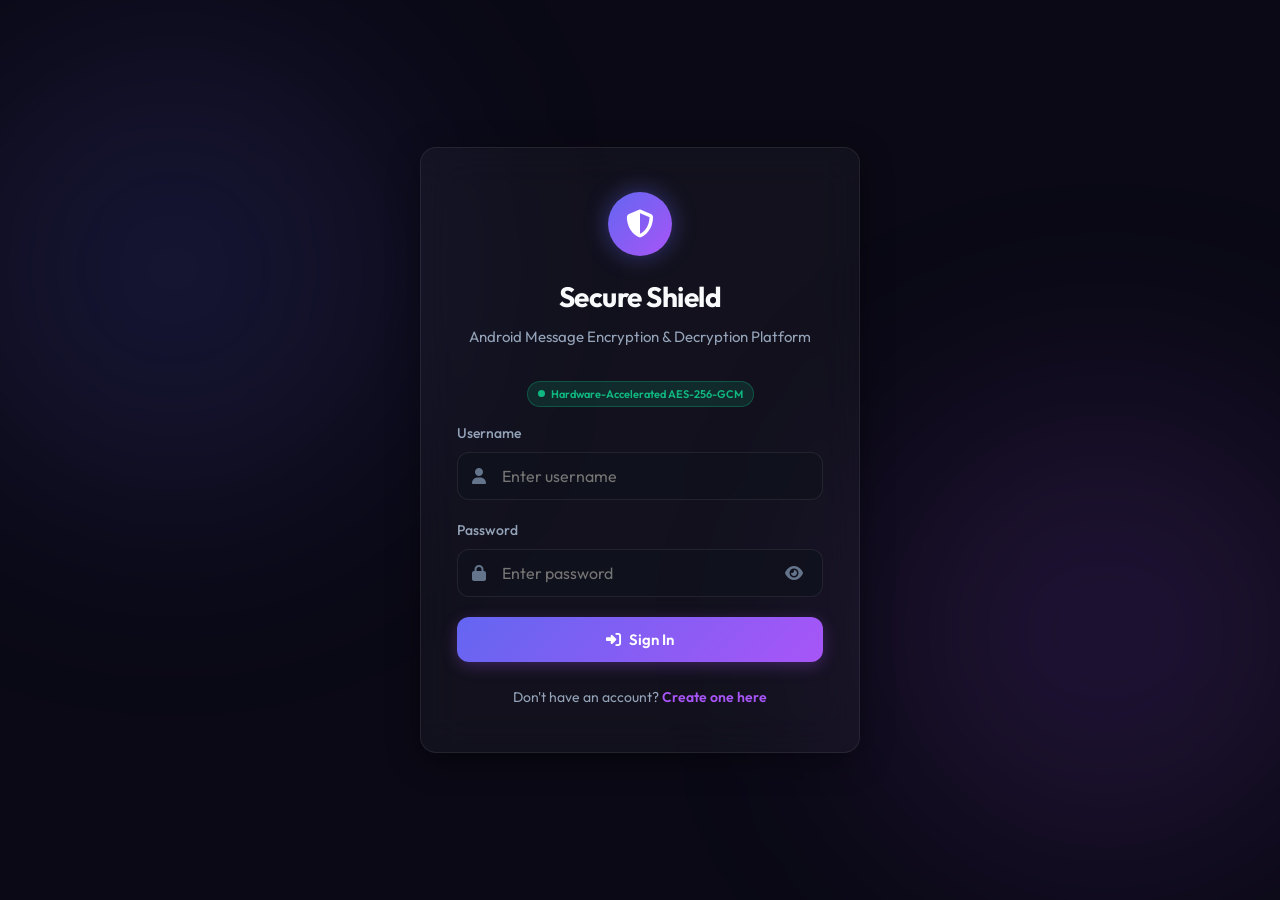
==== android/app/src/main/assets/index.html @ 8d2d8ffb "Add Android APK (SecureShield-v1.0.apk), complete Android native project, build & install scripts, a" ====
<!DOCTYPE html>
<html lang="en">
<head>
    <meta charset="UTF-8">
    <meta name="viewport" content="width=device-width, initial-scale=1.0, maximum-scale=1.0, user-scalable=no, viewport-fit=cover">
    <title>Secure Shield - Android Encryption Platform</title>
    <!-- Custom Style -->
    <link rel="stylesheet" href="css/style.css">
    <!-- FontAwesome for Icons -->
    <link rel="stylesheet" href="https://cdnjs.cloudflare.com/ajax/libs/font-awesome/6.4.0/css/all.min.css">
    <style>
        /* Standalone App Enhancements */
        :root {
            --safe-area-top: env(safe-area-inset-top, 0px);
            --safe-area-bottom: env(safe-area-inset-bottom, 0px);
        }
        body {
            padding-top: var(--safe-area-top);
            padding-bottom: var(--safe-area-bottom);
            user-select: none;
            -webkit-user-select: none;
        }
        input, textarea {
            user-select: text;
            -webkit-user-select: text;
        }
        .view-section {
            display: none;
            width: 100%;
        }
        .view-section.active {
            display: block;
        }
        .connection-badge {
            display: inline-flex;
            align-items: center;
            gap: 6px;
            padding: 4px 10px;
            border-radius: 20px;
            font-size: 11px;
            font-weight: 600;
            background: rgba(16, 185, 129, 0.15);
            color: #10b981;
            border: 1px solid rgba(16, 185, 129, 0.3);
            margin-top: 6px;
        }
        .pulse-dot {
            width: 7px;
            height: 7px;
            border-radius: 50%;
            background: #10b981;
            animation: pulse-glow 2s infinite;
        }
        @keyframes pulse-glow {
            0% { transform: scale(0.9); opacity: 0.7; }
            50% { transform: scale(1.3); opacity: 1; }
            100% { transform: scale(0.9); opacity: 0.7; }
        }
    </style>
</head>
<body>

    <!-- ================= AUTH VIEW (LOGIN / REGISTER) ================= -->
    <div id="authView" class="view-section active">
        <!-- LOGIN SCREEN -->
        <div id="loginScreen" class="auth-wrapper" style="min-height: 100vh; min-height: 100dvh;">
            <div class="auth-card glass-container">
                <div class="auth-logo">
                    <i class="fa-solid fa-shield-halved"></i>
                </div>
                <h2>Secure Shield</h2>
                <p class="subtitle">Android Message Encryption &amp; Decryption Platform</p>
                <div style="text-align: center; margin-bottom: 16px;">
                    <div class="connection-badge">
                        <span class="pulse-dot"></span>
                        <span>Hardware-Accelerated AES-256-GCM</span>
                    </div>
                </div>

                <div id="loginAlert" class="alert alert-danger" style="display: none;"></div>

                <form id="loginForm" onsubmit="handleLoginSubmit(event)">
                    <div class="form-group">
                        <label for="login-username">Username</label>
                        <div class="input-wrapper">
                            <input type="text" id="login-username" class="form-input" placeholder="Enter username" required autocomplete="username">
                            <i class="fa-solid fa-user"></i>
                        </div>
                    </div>

                    <div class="form-group">
                        <label for="login-password">Password</label>
                        <div class="input-wrapper">
                            <input type="password" id="login-password" class="form-input" placeholder="Enter password" required autocomplete="current-password">
                            <i class="fa-solid fa-lock"></i>
                            <button type="button" class="toggle-password" onclick="togglePasswordVisibility('login-password')">
                                <i class="fa-solid fa-eye" id="login-password-eye"></i>
                            </button>
                        </div>
                    </div>

                    <button type="submit" class="btn btn-primary" id="btnSignIn">
                        <i class="fa-solid fa-right-to-bracket"></i> Sign In
                    </button>
                </form>

                <div class="auth-links">
                    Don't have an account? <a href="javascript:void(0)" onclick="showAuthScreen('register')">Create one here</a>
                </div>
            </div>
        </div>

        <!-- REGISTER SCREEN -->
        <div id="registerScreen" class="auth-wrapper" style="min-height: 100vh; min-height: 100dvh; display: none;">
            <div class="auth-card glass-container">
                <div class="auth-logo">
                    <i class="fa-solid fa-user-plus"></i>
                </div>
                <h2>Create Account</h2>
                <p class="subtitle">Secure Shield Encryption Platform</p>

                <div id="registerAlert" class="alert alert-danger" style="display: none;"></div>

                <form id="registerForm" onsubmit="handleRegisterSubmit(event)">
                    <div class="form-group">
                        <label for="reg-username">Username</label>
                        <div class="input-wrapper">
                            <input type="text" id="reg-username" class="form-input" placeholder="Choose a username" required autocomplete="username">
                            <i class="fa-solid fa-user"></i>
                        </div>
                    </div>

                    <div class="form-group">
                        <label for="reg-password">Password</label>
                        <div class="input-wrapper">
                            <input type="password" id="reg-password" class="form-input" placeholder="Create strong password (min 6 chars)" required autocomplete="new-password">
                            <i class="fa-solid fa-lock"></i>
                            <button type="button" class="toggle-password" onclick="togglePasswordVisibility('reg-password')">
                                <i class="fa-solid fa-eye" id="reg-password-eye"></i>
                            </button>
                        </div>
                    </div>

                    <div class="form-group">
                        <label for="reg-confirm-password">Confirm Password</label>
                        <div class="input-wrapper">
                            <input type="password" id="reg-confirm-password" class="form-input" placeholder="Re-enter password" required autocomplete="new-password">
                            <i class="fa-solid fa-lock-open"></i>
                            <button type="button" class="toggle-password" onclick="togglePasswordVisibility('reg-confirm-password')">
                                <i class="fa-solid fa-eye" id="reg-confirm-password-eye"></i>
                            </button>
                        </div>
                    </div>

                    <button type="submit" class="btn btn-primary" id="btnSignUp">
                        <i class="fa-solid fa-user-check"></i> Sign Up
                    </button>
                </form>

                <div class="auth-links">
                    Already have an account? <a href="javascript:void(0)" onclick="showAuthScreen('login')">Sign in here</a>
                </div>
            </div>
        </div>
    </div>


    <!-- ================= DASHBOARD VIEW ================= -->
    <div id="dashboardView" class="view-section">
        <div class="dashboard-wrapper">
            <!-- Sidebar (Desktop) / Sticky Header (Mobile) -->
            <aside class="sidebar">
                <div class="sidebar-logo">
                    <i class="fa-solid fa-shield-halved"></i>
                    <span>Secure Shield</span>
                </div>

                <!-- Desktop Navigation Menu -->
                <div class="sidebar-nav-container">
                    <ul class="nav-menu">
                        <li class="nav-item active" data-tab="encrypt">
                            <button onclick="switchTab('encrypt')">
                                <i class="fa-solid fa-lock"></i>
                                <span>Encrypt</span>
                            </button>
                        </li>
                        <li class="nav-item" data-tab="decrypt">
                            <button onclick="switchTab('decrypt')">
                                <i class="fa-solid fa-lock-open"></i>
                                <span>Decrypt</span>
                            </button>
                        </li>
                        <li class="nav-item" data-tab="messages">
                            <button onclick="switchTab('messages')">
                                <i class="fa-solid fa-box-archive"></i>
                                <span>Saved Messages</span>
                            </button>
                        </li>
                        <li class="nav-item" data-tab="profile">
                            <button onclick="switchTab('profile')">
                                <i class="fa-solid fa-circle-user"></i>
                                <span>Security Profile</span>
                            </button>
                        </li>
                    </ul>
                </div>

                <div class="sidebar-footer">
                    <div class="user-profile">
                        <div class="avatar" id="userAvatar">U</div>
                        <div class="username" id="userNameLabel">User</div>
                    </div>
                    <button type="button" class="btn-logout" onclick="handleLogout()" title="Log Out">
                        <i class="fa-solid fa-power-off"></i>
                        <span>Log Out</span>
                    </button>
                </div>
            </aside>

            <!-- Mobile Bottom Navigation Bar -->
            <ul class="mobile-nav">
                <li class="mobile-nav-item active" data-tab-mob="encrypt">
                    <button onclick="switchTab('encrypt')">
                        <i class="fa-solid fa-lock"></i>
                        <span>Encrypt</span>
                    </button>
                </li>
                <li class="mobile-nav-item" data-tab-mob="decrypt">
                    <button onclick="switchTab('decrypt')">
                        <i class="fa-solid fa-lock-open"></i>
                        <span>Decrypt</span>
                    </button>
                </li>
                <li class="mobile-nav-item" data-tab-mob="messages">
                    <button onclick="switchTab('messages')">
                        <i class="fa-solid fa-box-archive"></i>
                        <span>Saved</span>
                    </button>
                </li>
                <li class="mobile-nav-item" data-tab-mob="profile">
                    <button onclick="switchTab('profile')">
                        <i class="fa-solid fa-user-lock"></i>
                        <span>Profile</span>
                    </button>
                </li>
            </ul>

            <!-- Main Content Area -->
            <main class="main-content">
                <!-- ENCRYPT TAB -->
                <section id="encrypt-tab" class="tab-content active">
                    <header class="content-header">
                        <h1>Encrypt Message</h1>
                        <p>Hardware-accelerated AES-256-GCM authenticated encryption.</p>
                    </header>

                    <div class="content-grid">
                        <!-- Encryption Form -->
                        <div class="dashboard-card glass-container">
                            <h3><i class="fa-solid fa-key"></i> Encryption Parameters</h3>
                            <form id="encryptForm" onsubmit="handleEncrypt(event)">
                                <div class="form-group">
                                    <label for="enc-title">Message Title</label>
                                    <div class="input-wrapper">
                                        <input type="text" id="enc-title" class="form-input form-input-no-icon" placeholder="e.g., Bank Credentials, Confidential Note" required>
                                    </div>
                                </div>

                                <div class="form-group">
                                    <label for="enc-message">Plaintext Message</label>
                                    <textarea id="enc-message" class="form-input" placeholder="Type your confidential message here..." required></textarea>
                                </div>

                                <div class="form-group">
                                    <label for="enc-password">Encryption Password</label>
                                    <div class="input-wrapper">
                                        <input type="password" id="enc-password" class="form-input" placeholder="Enter custom password" required autocomplete="new-password">
                                        <i class="fa-solid fa-shield-cat"></i>
                                        <button type="button" class="toggle-password" onclick="togglePasswordVisibility('enc-password')">
                                            <i class="fa-solid fa-eye" id="enc-password-eye"></i>
                                        </button>
                                    </div>
                                </div>

                                <div class="form-group">
                                    <label for="enc-key">Secret Key</label>
                                    <div class="key-gen-group">
                                        <div class="input-wrapper" style="flex-grow: 1;">
                                            <input type="text" id="enc-key" class="form-input" placeholder="Enter or generate key" required>
                                            <i class="fa-solid fa-key"></i>
                                        </div>
                                        <button type="button" class="btn btn-secondary btn-action-sm" onclick="generateSecretKey('enc-key')">
                                            <i class="fa-solid fa-wand-magic-sparkles"></i> Generate
                                        </button>
                                    </div>
                                </div>

                                <button type="submit" class="btn btn-primary" id="btnEncrypt">
                                    <i class="fa-solid fa-lock"></i> Encrypt &amp; Save to DB
                                </button>
                            </form>
                        </div>

                        <!-- Encryption Output Card -->
                        <div class="dashboard-card glass-container output-card">
                            <h3><i class="fa-solid fa-circle-nodes"></i> Encrypted Payload</h3>
                            <p style="color: var(--text-secondary); font-size: 14px; margin-bottom: 20px;">
                                Encrypted using AES-256-GCM. Stored in local SQLite database. You can copy the payload below to send or backup.
                            </p>

                            <div class="form-group">
                                <label>Ciphertext (Combined Base64)</label>
                                <div class="output-value-container">
                                    <div id="out-ciphertext" class="output-value">-- Pending Input --</div>
                                    <button type="button" class="btn-copy" onclick="copyText('out-ciphertext', 'Ciphertext')" title="Copy Ciphertext">
                                        <i class="fa-regular fa-copy"></i>
                                    </button>
                                </div>
                            </div>

                            <div class="form-group">
                                <label>Authentication Tag (16 Bytes Base64)</label>
                                <div class="output-value-container">
                                    <div id="out-tag" class="output-value" style="min-height: 50px;">--</div>
                                    <button type="button" class="btn-copy" onclick="copyText('out-tag', 'Auth Tag')" title="Copy Tag">
                                        <i class="fa-regular fa-copy"></i>
                                    </button>
                                </div>
                            </div>
                        </div>
                    </div>
                </section>

                <!-- DECRYPT TAB -->
                <section id="decrypt-tab" class="tab-content">
                    <header class="content-header">
                        <h1>Decrypt Payload</h1>
                        <p>Authenticate and decrypt raw ciphertext payloads.</p>
                    </header>

                    <div class="content-grid content-grid-single">
                        <div class="dashboard-card glass-container">
                            <h3><i class="fa-solid fa-unlock-keyhole"></i> Decryption Form</h3>

                            <form id="decryptForm" onsubmit="handleDecryptRaw(event)">
                                <div class="form-group">
                                    <label for="dec-ciphertext">Ciphertext (Base64)</label>
                                    <textarea id="dec-ciphertext" class="form-input form-input-no-icon" placeholder="Paste base64 ciphertext" required style="min-height: 80px;"></textarea>
                                </div>

                                <div class="form-group">
                                    <label for="dec-tag">Auth Tag (Base64)</label>
                                    <input type="text" id="dec-tag" class="form-input form-input-no-icon" placeholder="Paste base64 authentication tag" required autocomplete="one-time-code">
                                </div>

                                <div class="form-row">
                                    <div class="form-group">
                                        <label for="dec-password">Decryption Password</label>
                                        <div class="input-wrapper">
                                            <input type="password" id="dec-password" class="form-input" placeholder="Enter password" required autocomplete="new-password">
                                            <i class="fa-solid fa-lock"></i>
                                            <button type="button" class="toggle-password" onclick="togglePasswordVisibility('dec-password')">
                                                <i class="fa-solid fa-eye" id="dec-password-eye"></i>
                                            </button>
                                        </div>
                                    </div>
                                    <div class="form-group">
                                        <label for="dec-key">Secret Key</label>
                                        <div class="input-wrapper">
                                            <input type="text" id="dec-key" class="form-input" placeholder="Enter secret key" required>
                                            <i class="fa-solid fa-key"></i>
                                        </div>
                                    </div>
                                </div>

                                <button type="submit" class="btn btn-primary" style="margin-top: 10px;">
                                    <i class="fa-solid fa-unlock"></i> Authenticate &amp; Decrypt
                                </button>
                            </form>

                            <div style="margin-top: 30px;">
                                <label style="font-size: 14px; font-weight: 500; color: var(--text-secondary);">Decrypted Plaintext Output</label>
                                <div class="output-value-container" style="margin-top: 8px;">
                                    <div id="dec-output" class="output-value" style="min-height: 100px; font-family: var(--font-main); color: var(--text-primary); font-size: 16px;">
                                        -- Decrypted message will appear here --
                                    </div>
                                    <button type="button" class="btn-copy" onclick="copyText('dec-output', 'Plaintext')" title="Copy Plaintext">
                                        <i class="fa-regular fa-copy"></i>
                                    </button>
                                </div>
                            </div>
                        </div>
                    </div>
                </section>

                <!-- SAVED MESSAGES TAB -->
                <section id="messages-tab" class="tab-content">
                    <header class="content-header">
                        <h1>Saved Messages</h1>
                        <p>Encrypted records stored in your device's private SQLite database.</p>
                    </header>

                    <div class="dashboard-card glass-container">
                        <div id="messages-container" class="message-list">
                            <!-- Populated dynamically via JS -->
                            <div class="no-messages">
                                <i class="fa-solid fa-spinner fa-spin"></i>
                                <p style="margin-top: 10px;">Loading saved messages...</p>
                            </div>
                        </div>
                    </div>
                </section>

                <!-- SECURITY PROFILE TAB -->
                <section id="profile-tab" class="tab-content">
                    <header class="content-header">
                        <h1>Security Profile</h1>
                        <p>Cryptographic parameters and environment diagnostics.</p>
                    </header>

                    <div class="profile-card glass-container">
                        <div class="profile-header">
                            <div class="profile-avatar" id="profileAvatar">U</div>
                            <div class="profile-info">
                                <h2 id="profileUsername">User</h2>
                                <p><i class="fa-solid fa-circle-check" style="color: var(--color-success);"></i> Authenticated Locally on Android</p>
                            </div>
                        </div>

                        <div class="info-row">
                            <span class="info-label">Active Encryption Standard</span>
                            <span class="info-value" style="color: var(--color-accent-2);">AES-256-GCM (128-bit Tag)</span>
                        </div>

                        <div class="info-row">
                            <span class="info-label">Key Derivation Function</span>
                            <span class="info-value">PBKDF2-HMAC-SHA256 (100,000 Iterations)</span>
                        </div>

                        <div class="info-row">
                            <span class="info-label">Database Type</span>
                            <span class="info-value">SQLite 3 (Android Native)</span>
                        </div>

                        <div class="info-row">
                            <span class="info-label">Application Mode</span>
                            <span class="info-value" style="color: var(--color-success);">Standalone Offline APK</span>
                        </div>

                        <div class="info-row">
                            <span class="info-label">Device Diagnostics</span>
                            <span class="info-value" id="profileDevice">Android System</span>
                        </div>

                        <div style="margin-top: 30px; font-size: 14px; line-height: 1.6; color: var(--text-secondary);">
                            <h4 style="color: var(--text-primary); margin-bottom: 10px;"><i class="fa-solid fa-circle-info" style="color: var(--color-accent-1)"></i> Cryptographic Assurance</h4>
                            <p>
                                Your messages are encrypted using authenticated Galois/Counter Mode (GCM). An authentication tag protects against unauthorized tampering. The derived AES key requires both your Password and Secret Key with 100,000 rounds of PBKDF2 hashing.
                            </p>
                        </div>
                    </div>
                </section>
            </main>
        </div>
    </div>


    <!-- ================= DECRYPT MODAL ================= -->
    <div id="decrypt-modal" class="modal">
        <div class="modal-card glass-container">
            <div class="modal-header">
                <h3 id="modal-msg-title">Decrypt Saved Message</h3>
                <button type="button" class="btn-close" onclick="closeDecryptModal()">&times;</button>
            </div>

            <form id="modal-decrypt-form" onsubmit="handleModalDecrypt(event)">
                <input type="hidden" id="modal-msg-id">

                <div class="form-group">
                    <label for="modal-password">Decryption Password</label>
                    <div class="input-wrapper">
                        <input type="password" id="modal-password" class="form-input" placeholder="Enter password" required autocomplete="new-password">
                        <i class="fa-solid fa-lock"></i>
                        <button type="button" class="toggle-password" onclick="togglePasswordVisibility('modal-password')">
                            <i class="fa-solid fa-eye" id="modal-password-eye"></i>
                        </button>
                    </div>
                </div>

                <div class="form-group">
                    <label for="modal-key">Secret Key</label>
                    <div class="input-wrapper">
                        <input type="text" id="modal-key" class="form-input" placeholder="Enter secret key" required>
                        <i class="fa-solid fa-key"></i>
                    </div>
                </div>

                <button type="submit" class="btn btn-primary" style="margin-top: 10px;">
                    <i class="fa-solid fa-unlock-keyhole"></i> Decrypt Contents
                </button>
            </form>

            <div id="modal-output-container" style="display: none; margin-top: 25px;">
                <label style="font-size: 14px; font-weight: 500; color: var(--text-secondary);">Decrypted Plaintext</label>
                <div class="output-value-container" style="margin-top: 8px;">
                    <div id="modal-decrypted-text" class="modal-decrypted-box"></div>
                    <button type="button" class="btn-copy" onclick="copyText('modal-decrypted-text', 'Plaintext')" title="Copy Plaintext">
                        <i class="fa-regular fa-copy"></i>
                    </button>
                </div>
            </div>
        </div>
    </div>

    <!-- Application Script -->
    <script src="js/app.js"></script>
</body>
</html>
---- android/app/src/main/assets/css/style.css ----
@import url('https://fonts.googleapis.com/css2?family=Outfit:wght@300;400;500;600;700;800&display=swap');

:root {
    --bg-primary: #0a0915;
    --bg-glow-1: rgba(99, 102, 241, 0.15);
    /* Indigo glow */
    --bg-glow-2: rgba(168, 85, 247, 0.15);
    /* Purple glow */
    --glass-bg: rgba(255, 255, 255, 0.035);
    --glass-border: rgba(255, 255, 255, 0.08);
    --glass-border-focus: rgba(168, 85, 247, 0.45);
    --text-primary: #f8fafc;
    --text-secondary: #94a3b8;
    --text-muted: #64748b;
    --color-accent-1: #6366f1;
    /* Indigo */
    --color-accent-2: #a855f7;
    /* Purple */
    --color-accent-grad: linear-gradient(135deg, #6366f1, #a855f7);
    --color-success: #10b981;
    --color-error: #ef4444;
    --font-main: 'Outfit', -apple-system, BlinkMacSystemFont, "Segoe UI", Roboto, sans-serif;
    --radius-lg: 16px;
    --radius-md: 12px;
    --radius-sm: 8px;
    --transition-smooth: all 0.25s cubic-bezier(0.4, 0, 0.2, 1);
}

*, *::before, *::after {
    margin: 0;
    padding: 0;
    box-sizing: border-box;
}

html {
    font-size: 16px;
    -webkit-text-size-adjust: 100%;
}

body {
    font-family: var(--font-main);
    background-color: var(--bg-primary);
    color: var(--text-primary);
    min-height: 100vh;
    min-height: 100dvh;
    display: flex;
    flex-direction: column;
    overflow-x: hidden;
    position: relative;
    line-height: 1.5;
}

/* Background Glowing Orbs */
body::before,
body::after {
    content: '';
    position: fixed;
    width: clamp(250px, 35vw, 450px);
    height: clamp(250px, 35vw, 450px);
    border-radius: 50%;
    filter: blur(120px);
    z-index: -1;
    pointer-events: none;
}

body::before {
    top: 5%;
    left: -50px;
    background-color: var(--bg-glow-1);
    animation: orb-float-1 20s infinite alternate ease-in-out;
}

body::after {
    bottom: 5%;
    right: -50px;
    background-color: var(--bg-glow-2);
    animation: orb-float-2 25s infinite alternate ease-in-out;
}

@keyframes orb-float-1 {
    0% {
        transform: translate(0, 0) scale(1);
    }
    100% {
        transform: translate(60px, 40px) scale(1.15);
    }
}

@keyframes orb-float-2 {
    0% {
        transform: translate(0, 0) scale(1.15);
    }
    100% {
        transform: translate(-60px, -50px) scale(0.9);
    }
}

/* Glassmorphism Container */
.glass-container {
    background: var(--glass-bg);
    border: 1px solid var(--glass-border);
    backdrop-filter: blur(20px);
    -webkit-backdrop-filter: blur(20px);
    border-radius: var(--radius-lg);
    box-shadow: 0 8px 32px 0 rgba(0, 0, 0, 0.37);
}

/* ========================================================
   AUTH PAGES (Login & Register)
   ======================================================== */
.auth-wrapper {
    min-height: 100vh;
    min-height: 100dvh;
    display: flex;
    justify-content: center;
    align-items: center;
    padding: clamp(16px, 4vw, 32px);
    width: 100%;
}

.auth-card {
    width: 100%;
    max-width: 440px;
    padding: clamp(28px, 6vw, 44px) clamp(20px, 5vw, 36px);
    text-align: center;
}

.auth-logo {
    display: inline-flex;
    align-items: center;
    justify-content: center;
    width: 64px;
    height: 64px;
    border-radius: 50%;
    background: var(--color-accent-grad);
    color: white;
    font-size: 28px;
    margin-bottom: 20px;
    box-shadow: 0 0 24px rgba(99, 102, 241, 0.45);
}

.auth-card h2 {
    font-size: clamp(22px, 5vw, 28px);
    font-weight: 700;
    margin-bottom: 8px;
    letter-spacing: -0.5px;
}

.auth-card p.subtitle {
    color: var(--text-secondary);
    margin-bottom: 26px;
    font-size: clamp(13px, 3.5vw, 15px);
}

/* ========================================================
   FORM GROUPS & INPUTS
   ======================================================== */
.form-group {
    margin-bottom: 20px;
    text-align: left;
    width: 100%;
}

.form-group label {
    display: block;
    font-size: 14px;
    font-weight: 500;
    margin-bottom: 8px;
    color: var(--text-secondary);
}

.input-wrapper {
    position: relative;
    display: flex;
    align-items: center;
    width: 100%;
}

/* Specific leading icon targeting only */
.input-wrapper > i {
    position: absolute;
    left: 15px;
    top: 50%;
    transform: translateY(-50%);
    color: var(--text-muted);
    font-size: 16px;
    pointer-events: none;
    transition: var(--transition-smooth);
    z-index: 2;
}

.form-input {
    width: 100%;
    padding: 13px 44px 13px 44px;
    background: rgba(15, 17, 28, 0.65);
    border: 1px solid var(--glass-border);
    border-radius: var(--radius-md);
    color: var(--text-primary);
    font-family: var(--font-main);
    font-size: 16px; /* 16px prevents iOS Safari auto-zoom on focus */
    transition: var(--transition-smooth);
}

/* When input has no left icon */
.form-input.form-input-no-icon {
    padding-left: 16px;
}

.form-input:focus {
    outline: none;
    border-color: var(--glass-border-focus);
    box-shadow: 0 0 14px rgba(168, 85, 247, 0.2);
    background: rgba(15, 17, 28, 0.85);
}

.form-input:focus ~ i {
    color: var(--color-accent-2);
}

/* Password Visibility Toggle Button */
.toggle-password {
    position: absolute;
    right: 12px;
    top: 50%;
    transform: translateY(-50%);
    background: transparent;
    border: none;
    color: var(--text-muted);
    cursor: pointer;
    font-size: 16px;
    padding: 6px 8px;
    display: inline-flex;
    align-items: center;
    justify-content: center;
    border-radius: var(--radius-sm);
    transition: var(--transition-smooth);
    z-index: 3;
}

.toggle-password i {
    position: static !important;
    transform: none !important;
    font-size: 16px !important;
    color: inherit !important;
    pointer-events: auto !important;
}

.toggle-password:hover {
    color: var(--text-primary);
}

/* Textareas */
textarea.form-input {
    resize: vertical;
    min-height: 110px;
    padding: 14px 16px;
    line-height: 1.5;
}

/* Multi-column Form Row */
.form-row {
    display: grid;
    grid-template-columns: 1fr 1fr;
    gap: 20px;
    width: 100%;
}

/* Key Generation Group */
.key-gen-group {
    display: flex;
    gap: 10px;
    align-items: center;
    width: 100%;
}

.key-gen-group .input-wrapper {
    flex: 1;
}

/* ========================================================
   BUTTONS
   ======================================================== */
.btn {
    display: inline-flex;
    align-items: center;
    justify-content: center;
    gap: 8px;
    width: 100%;
    padding: 13px 22px;
    border-radius: var(--radius-md);
    border: none;
    font-family: var(--font-main);
    font-size: 15px;
    font-weight: 600;
    cursor: pointer;
    transition: var(--transition-smooth);
    touch-action: manipulation;
}

.btn-primary {
    background: var(--color-accent-grad);
    color: white;
    box-shadow: 0 4px 16px rgba(168, 85, 247, 0.28);
}

.btn-primary:hover {
    transform: translateY(-2px);
    box-shadow: 0 6px 22px rgba(168, 85, 247, 0.42);
}

.btn-primary:active {
    transform: translateY(0);
}

.btn-secondary {
    background: rgba(255, 255, 255, 0.05);
    color: var(--text-primary);
    border: 1px solid var(--glass-border);
}

.btn-secondary:hover {
    background: rgba(255, 255, 255, 0.1);
}

.btn-action-sm {
    width: auto;
    padding: 13px 18px;
    white-space: nowrap;
    font-size: 14px;
}

/* ========================================================
   ALERTS & FEEDBACK
   ======================================================== */
.alert {
    padding: 12px 16px;
    border-radius: var(--radius-sm);
    font-size: 14px;
    font-weight: 500;
    margin-bottom: 20px;
    display: flex;
    align-items: center;
    gap: 10px;
    text-align: left;
}

.alert-danger {
    background: rgba(239, 68, 68, 0.15);
    border: 1px solid rgba(239, 68, 68, 0.3);
    color: #fca5a5;
}

.alert-success {
    background: rgba(16, 185, 129, 0.15);
    border: 1px solid rgba(16, 185, 129, 0.3);
    color: #a7f3d0;
}

.auth-links {
    margin-top: 25px;
    font-size: 14px;
    color: var(--text-secondary);
}

.auth-links a {
    color: var(--color-accent-2);
    text-decoration: none;
    font-weight: 600;
    transition: var(--transition-smooth);
}

.auth-links a:hover {
    text-decoration: underline;
}

/* ========================================================
   DASHBOARD LAYOUT
   ======================================================== */
.dashboard-wrapper {
    display: grid;
    grid-template-columns: 260px 1fr;
    min-height: 100vh;
    min-height: 100dvh;
    width: 100%;
}

/* Sidebar Desktop Styling */
.sidebar {
    background: rgba(10, 11, 22, 0.8);
    border-right: 1px solid var(--glass-border);
    backdrop-filter: blur(20px);
    -webkit-backdrop-filter: blur(20px);
    padding: 28px 18px;
    display: flex;
    flex-direction: column;
    justify-content: space-between;
    height: 100vh;
    position: sticky;
    top: 0;
    overflow-y: auto;
    z-index: 20;
}

.sidebar-logo {
    display: flex;
    align-items: center;
    gap: 12px;
    font-size: 20px;
    font-weight: 700;
    color: var(--text-primary);
    padding: 0 8px;
    margin-bottom: 36px;
}

.sidebar-logo i {
    font-size: 24px;
    background: var(--color-accent-grad);
    -webkit-background-clip: text;
    background-clip: text;
    -webkit-text-fill-color: transparent;
}

.sidebar-nav-container {
    flex: 1;
}

.nav-menu {
    list-style: none;
    display: flex;
    flex-direction: column;
    gap: 8px;
}

.nav-item button {
    width: 100%;
    background: none;
    border: none;
    display: flex;
    align-items: center;
    gap: 14px;
    padding: 12px 16px;
    color: var(--text-secondary);
    font-family: var(--font-main);
    font-size: 15px;
    font-weight: 500;
    border-radius: var(--radius-md);
    cursor: pointer;
    transition: var(--transition-smooth);
    text-align: left;
}

.nav-item button:hover {
    color: var(--text-primary);
    background: rgba(255, 255, 255, 0.04);
}

.nav-item.active button {
    color: white;
    background: var(--color-accent-grad);
    box-shadow: 0 4px 14px rgba(99, 102, 241, 0.25);
}

.sidebar-footer {
    padding: 20px 8px 0;
    border-top: 1px solid var(--glass-border);
    display: flex;
    flex-direction: column;
    gap: 14px;
}

.user-profile {
    display: flex;
    align-items: center;
    gap: 12px;
}

.avatar {
    width: 38px;
    height: 38px;
    border-radius: 50%;
    background: rgba(255, 255, 255, 0.08);
    display: flex;
    align-items: center;
    justify-content: center;
    color: var(--color-accent-2);
    font-weight: 700;
    font-size: 15px;
    border: 1px solid var(--glass-border);
    flex-shrink: 0;
}

.username {
    font-size: 14px;
    font-weight: 600;
    color: var(--text-primary);
    white-space: nowrap;
    overflow: hidden;
    text-overflow: ellipsis;
    max-width: 140px;
}

.btn-logout {
    color: var(--color-error);
    border: 1px solid rgba(239, 68, 68, 0.25);
    background: rgba(239, 68, 68, 0.06);
    padding: 10px 14px;
    font-size: 14px;
    font-weight: 600;
    border-radius: var(--radius-sm);
    cursor: pointer;
    display: flex;
    align-items: center;
    justify-content: center;
    gap: 8px;
    text-decoration: none;
    transition: var(--transition-smooth);
}

.btn-logout:hover {
    background: var(--color-error);
    color: white;
    box-shadow: 0 4px 12px rgba(239, 68, 68, 0.25);
}

/* ========================================================
   MAIN CONTENT AREA
   ======================================================== */
.main-content {
    padding: clamp(24px, 3.5vw, 44px);
    overflow-y: auto;
    width: 100%;
    max-width: 100%;
}

.tab-content {
    display: none;
    animation: fadeIn 0.35s ease;
    max-width: 1300px;
    margin: 0 auto;
    width: 100%;
}

.tab-content.active {
    display: block;
}

@keyframes fadeIn {
    from {
        opacity: 0;
        transform: translateY(8px);
    }
    to {
        opacity: 1;
        transform: translateY(0);
    }
}

header.content-header {
    margin-bottom: clamp(20px, 3vw, 32px);
}

header.content-header h1 {
    font-size: clamp(24px, 3vw, 34px);
    font-weight: 800;
    letter-spacing: -0.5px;
    margin-bottom: 6px;
    background: linear-gradient(to right, #ffffff 40%, #c084fc 100%);
    -webkit-background-clip: text;
    background-clip: text;
    -webkit-text-fill-color: transparent;
}

header.content-header p {
    color: var(--text-secondary);
    font-size: clamp(14px, 1.8vw, 16px);
}

/* Grid Layout for Forms and Output Cards */
.content-grid {
    display: grid;
    grid-template-columns: 1.15fr 0.85fr;
    gap: clamp(20px, 2.5vw, 32px);
    align-items: start;
    width: 100%;
}

.content-grid-single {
    grid-template-columns: 1fr;
    max-width: 900px;
}

.dashboard-card {
    padding: clamp(22px, 3vw, 32px);
    width: 100%;
}

.dashboard-card h3 {
    font-size: clamp(17px, 2vw, 19px);
    font-weight: 600;
    margin-bottom: 20px;
    color: var(--text-primary);
    display: flex;
    align-items: center;
    gap: 10px;
}

.dashboard-card h3 i {
    color: var(--color-accent-2);
}

/* Output Card styling */
.output-card {
    border: 1px dashed var(--glass-border-focus);
    background: rgba(168, 85, 247, 0.025);
}

.output-value-container {
    position: relative;
    margin-top: 10px;
    width: 100%;
}

.output-value {
    background: rgba(0, 0, 0, 0.45);
    border: 1px solid var(--glass-border);
    border-radius: var(--radius-md);
    padding: 14px 48px 14px 14px; /* generous right padding for copy button */
    font-family: ui-monospace, SFMono-Regular, Menlo, Monaco, Consolas, monospace;
    font-size: 13.5px;
    color: var(--color-success);
    word-break: break-all;
    min-height: 80px;
    max-height: 240px;
    overflow-y: auto;
    line-height: 1.5;
}

.output-value.error-out {
    color: var(--color-error);
}

.btn-copy {
    position: absolute;
    top: 10px;
    right: 10px;
    background: rgba(255, 255, 255, 0.08);
    border: none;
    color: var(--text-primary);
    width: 32px;
    height: 32px;
    border-radius: var(--radius-sm);
    display: flex;
    align-items: center;
    justify-content: center;
    cursor: pointer;
    font-size: 14px;
    transition: var(--transition-smooth);
    z-index: 2;
}

.btn-copy:hover {
    background: var(--color-accent-grad);
}

/* ========================================================
   SAVED MESSAGES LIST
   ======================================================== */
.message-list {
    display: flex;
    flex-direction: column;
    gap: 14px;
    width: 100%;
}

.message-item {
    display: flex;
    align-items: center;
    justify-content: space-between;
    padding: 18px 22px;
    gap: 16px;
    transition: var(--transition-smooth);
}

.message-item:hover {
    background: rgba(255, 255, 255, 0.05);
    border-color: rgba(255, 255, 255, 0.15);
    transform: translateY(-2px);
}

.message-info {
    display: flex;
    align-items: center;
    gap: 14px;
    min-width: 0;
    flex: 1;
}

.message-icon {
    width: 42px;
    height: 42px;
    border-radius: var(--radius-md);
    background: rgba(99, 102, 241, 0.12);
    color: var(--color-accent-1);
    display: flex;
    align-items: center;
    justify-content: center;
    font-size: 18px;
    border: 1px solid rgba(99, 102, 241, 0.25);
    flex-shrink: 0;
}

.message-meta {
    min-width: 0;
    flex: 1;
}

.message-meta h4 {
    font-size: 15px;
    font-weight: 600;
    margin-bottom: 3px;
    white-space: nowrap;
    overflow: hidden;
    text-overflow: ellipsis;
    color: var(--text-primary);
}

.message-meta span {
    font-size: 12.5px;
    color: var(--text-muted);
    display: block;
}

.message-actions {
    display: flex;
    gap: 8px;
    flex-shrink: 0;
}

.btn-icon {
    width: 38px;
    height: 38px;
    border-radius: var(--radius-sm);
    display: flex;
    align-items: center;
    justify-content: center;
    cursor: pointer;
    border: 1px solid var(--glass-border);
    background: rgba(255, 255, 255, 0.04);
    color: var(--text-secondary);
    transition: var(--transition-smooth);
}

.btn-icon-decrypt:hover {
    background: var(--color-success);
    color: white;
    border-color: var(--color-success);
}

.btn-icon-delete:hover {
    background: var(--color-error);
    color: white;
    border-color: var(--color-error);
}

.no-messages {
    text-align: center;
    padding: 60px 20px;
    color: var(--text-secondary);
}

.no-messages i {
    font-size: 44px;
    color: var(--text-muted);
    margin-bottom: 14px;
}

/* ========================================================
   SECURITY PROFILE TAB
   ======================================================== */
.profile-card {
    max-width: 680px;
    padding: clamp(24px, 4vw, 40px);
}

.profile-header {
    display: flex;
    align-items: center;
    gap: 20px;
    margin-bottom: 28px;
    padding-bottom: 24px;
    border-bottom: 1px solid var(--glass-border);
}

.profile-avatar {
    width: clamp(64px, 8vw, 76px);
    height: clamp(64px, 8vw, 76px);
    border-radius: 50%;
    background: var(--color-accent-grad);
    display: flex;
    align-items: center;
    justify-content: center;
    font-size: clamp(26px, 3.5vw, 32px);
    color: white;
    box-shadow: 0 8px 24px rgba(168, 85, 247, 0.35);
    flex-shrink: 0;
}

.profile-info h2 {
    font-size: clamp(20px, 3vw, 24px);
    font-weight: 700;
}

.profile-info p {
    color: var(--text-secondary);
    font-size: 14px;
    margin-top: 4px;
}

.info-row {
    display: flex;
    justify-content: space-between;
    align-items: center;
    padding: 14px 0;
    border-bottom: 1px dashed var(--glass-border);
    gap: 16px;
}

.info-label {
    color: var(--text-secondary);
    font-weight: 500;
    font-size: 14px;
}

.info-value {
    font-weight: 600;
    font-size: 14px;
    text-align: right;
    word-break: break-word;
}

/* ========================================================
   DECRYPTION MODAL DIALOG
   ======================================================== */
.modal {
    position: fixed;
    top: 0;
    left: 0;
    width: 100%;
    height: 100%;
    background: rgba(0, 0, 0, 0.7);
    backdrop-filter: blur(10px);
    -webkit-backdrop-filter: blur(10px);
    display: none;
    align-items: center;
    justify-content: center;
    z-index: 1000;
    padding: 16px;
    overflow-y: auto;
}

.modal.active {
    display: flex;
}

.modal-card {
    width: 100%;
    max-width: 520px;
    padding: clamp(22px, 4vw, 32px);
    max-height: calc(100vh - 40px);
    max-height: calc(100dvh - 40px);
    overflow-y: auto;
    margin: auto;
}

.modal-header {
    display: flex;
    justify-content: space-between;
    align-items: center;
    margin-bottom: 20px;
    gap: 12px;
}

.modal-header h3 {
    font-size: clamp(17px, 2.5vw, 20px);
    font-weight: 700;
    white-space: nowrap;
    overflow: hidden;
    text-overflow: ellipsis;
}

.btn-close {
    background: none;
    border: none;
    color: var(--text-secondary);
    font-size: 24px;
    line-height: 1;
    cursor: pointer;
    padding: 4px;
    transition: var(--transition-smooth);
    flex-shrink: 0;
}

.btn-close:hover {
    color: var(--text-primary);
}

.modal-decrypted-box {
    margin-top: 10px;
    background: rgba(16, 185, 129, 0.05);
    border: 1px solid rgba(16, 185, 129, 0.25);
    border-radius: var(--radius-md);
    padding: 14px 48px 14px 14px;
    max-height: 200px;
    overflow-y: auto;
    white-space: pre-wrap;
    word-break: break-all;
    font-size: 14.5px;
    color: var(--text-primary);
}

/* ========================================================
   RESPONSIVE DESIGN BREAKPOINTS
   ======================================================== */

/* Mobile Bottom Navigation (Hidden on Desktop by default) */
.mobile-nav {
    display: none;
}

/* Large Screens & Ultrawide (1440px and up) */
@media (min-width: 1440px) {
    .main-content {
        padding: 48px 60px;
    }
    .content-grid {
        gap: 36px;
    }
}

/* Medium Desktop & Tablet Landscape (992px to 1200px) */
@media (max-width: 1200px) {
    .dashboard-wrapper {
        grid-template-columns: 240px 1fr;
    }
    .content-grid {
        grid-template-columns: 1fr 1fr;
        gap: 20px;
    }
}

/* Tablets (769px to 991px) */
@media (max-width: 991px) {
    .dashboard-wrapper {
        grid-template-columns: 220px 1fr;
    }
    .content-grid {
        grid-template-columns: 1fr;
        gap: 24px;
    }
    .main-content {
        padding: 28px 24px;
    }
}

/* Mobile Devices (<= 768px) */
@media (max-width: 768px) {
    .dashboard-wrapper {
        display: flex;
        flex-direction: column;
        min-height: 100vh;
        min-height: 100dvh;
    }

    /* Mobile Header (reusing .sidebar) */
    .sidebar {
        position: sticky;
        top: 0;
        left: 0;
        width: 100%;
        height: 62px;
        padding: 0 16px;
        flex-direction: row;
        align-items: center;
        justify-content: space-between;
        border-right: none;
        border-bottom: 1px solid var(--glass-border);
        background: rgba(10, 11, 22, 0.88);
        backdrop-filter: blur(20px);
        -webkit-backdrop-filter: blur(20px);
        z-index: 50;
        overflow: visible;
    }

    .sidebar-logo {
        margin-bottom: 0;
        font-size: 18px;
        padding: 0;
    }

    .sidebar-logo i {
        font-size: 22px;
    }

    .sidebar-nav-container {
        display: none; /* Replaced by bottom bar on mobile */
    }

    .sidebar-footer {
        padding: 0;
        border-top: none;
        flex-direction: row;
        align-items: center;
        gap: 10px;
    }

    .sidebar-footer .user-profile .username {
        display: none; /* Hide username text in tight mobile header, keep avatar */
    }

    .sidebar-footer .avatar {
        width: 34px;
        height: 34px;
        font-size: 14px;
    }

    .btn-logout {
        padding: 7px 12px;
        font-size: 12.5px;
        border-radius: var(--radius-sm);
    }

    /* Mobile Main Content: Natural scroll with bottom padding for bottom nav */
    .main-content {
        padding: 20px 16px calc(80px + env(safe-area-inset-bottom, 0px)) 16px;
        overflow-y: visible;
        height: auto;
        flex: 1;
    }

    .content-grid {
        grid-template-columns: 1fr;
        gap: 20px;
    }

    .form-row {
        grid-template-columns: 1fr;
        gap: 16px;
    }

    /* Mobile Bottom Navigation Menu */
    .mobile-nav {
        display: flex !important;
        position: fixed;
        bottom: 0;
        left: 0;
        right: 0;
        width: 100%;
        height: calc(60px + env(safe-area-inset-bottom, 0px));
        padding: 6px 12px env(safe-area-inset-bottom, 6px) 12px;
        background: rgba(10, 11, 22, 0.92);
        border-top: 1px solid var(--glass-border);
        backdrop-filter: blur(24px);
        -webkit-backdrop-filter: blur(24px);
        z-index: 100;
        justify-content: space-around;
        align-items: center;
        list-style: none;
        box-shadow: 0 -6px 20px rgba(0, 0, 0, 0.4);
    }

    .mobile-nav-item {
        flex: 1;
        text-align: center;
        height: 100%;
    }

    .mobile-nav-item button {
        background: none;
        border: none;
        color: var(--text-secondary);
        width: 100%;
        height: 100%;
        display: flex;
        flex-direction: column;
        align-items: center;
        justify-content: center;
        gap: 4px;
        font-size: 11px;
        font-weight: 500;
        font-family: var(--font-main);
        cursor: pointer;
        transition: var(--transition-smooth);
        border-radius: var(--radius-sm);
        padding: 4px 0;
    }

    .mobile-nav-item button i {
        font-size: 18px;
    }

    .mobile-nav-item.active button {
        color: var(--color-accent-2);
    }

    .mobile-nav-item.active button i {
        transform: scale(1.1);
        filter: drop-shadow(0 0 8px rgba(168, 85, 247, 0.5));
    }
}

/* Small Phones (<= 480px) */
@media (max-width: 480px) {
    .auth-card {
        padding: 26px 16px;
    }

    .key-gen-group {
        flex-direction: column;
        align-items: stretch;
        gap: 10px;
    }

    .key-gen-group .btn-action-sm {
        width: 100%;
    }

    .message-item {
        flex-direction: column;
        align-items: flex-start;
        gap: 14px;
        padding: 16px;
    }

    .message-info {
        width: 100%;
    }

    .message-actions {
        width: 100%;
        justify-content: flex-end;
    }

    .message-actions .btn-icon {
        flex: 1;
        height: 40px;
    }

    .info-row {
        flex-direction: column;
        align-items: flex-start;
        gap: 4px;
        padding: 12px 0;
    }

    .info-value {
        text-align: left;
    }

    .profile-header {
        flex-direction: column;
        text-align: center;
        gap: 14px;
    }

    .sidebar-logo span {
        font-size: 16px;
    }

    .btn-logout span {
        display: none; /* Show only icon on extra small screens */
    }

    .btn-logout {
        padding: 8px 10px;
    }
}
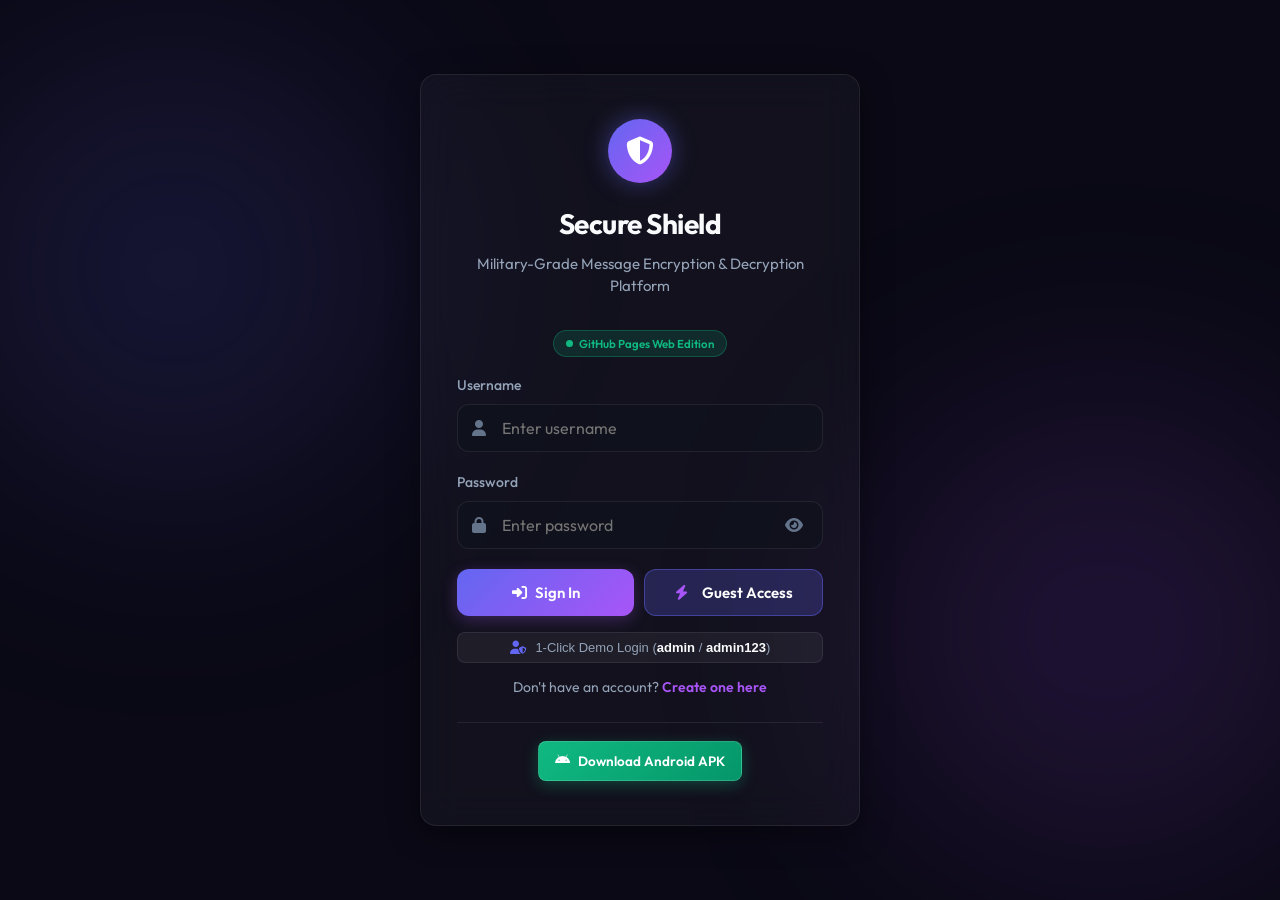
==== commit db548ff4: "Eliminate login errors: add Guest mode (no login required), 1-click Demo login, and automatic regist" ====
--- a/android/app/src/main/assets/index.html
+++ b/android/app/src/main/assets/index.html
@@ -3,27 +3,12 @@
 <head>
     <meta charset="UTF-8">
     <meta name="viewport" content="width=device-width, initial-scale=1.0, maximum-scale=1.0, user-scalable=no, viewport-fit=cover">
-    <title>Secure Shield - Android Encryption Platform</title>
+    <title>Secure Shield - Message Encryption Platform</title>
     <!-- Custom Style -->
     <link rel="stylesheet" href="css/style.css">
     <!-- FontAwesome for Icons -->
     <link rel="stylesheet" href="https://cdnjs.cloudflare.com/ajax/libs/font-awesome/6.4.0/css/all.min.css">
     <style>
-        /* Standalone App Enhancements */
-        :root {
-            --safe-area-top: env(safe-area-inset-top, 0px);
-            --safe-area-bottom: env(safe-area-inset-bottom, 0px);
-        }
-        body {
-            padding-top: var(--safe-area-top);
-            padding-bottom: var(--safe-area-bottom);
-            user-select: none;
-            -webkit-user-select: none;
-        }
-        input, textarea {
-            user-select: text;
-            -webkit-user-select: text;
-        }
         .view-section {
             display: none;
             width: 100%;
@@ -35,9 +20,9 @@
             display: inline-flex;
             align-items: center;
             gap: 6px;
-            padding: 4px 10px;
+            padding: 4px 12px;
             border-radius: 20px;
-            font-size: 11px;
+            font-size: 11.5px;
             font-weight: 600;
             background: rgba(16, 185, 129, 0.15);
             color: #10b981;
@@ -55,6 +40,26 @@
             0% { transform: scale(0.9); opacity: 0.7; }
             50% { transform: scale(1.3); opacity: 1; }
             100% { transform: scale(0.9); opacity: 0.7; }
+        }
+        .btn-apk-download {
+            display: inline-flex;
+            align-items: center;
+            gap: 8px;
+            padding: 9px 16px;
+            background: linear-gradient(135deg, #10b981, #059669);
+            color: #ffffff;
+            font-weight: 600;
+            font-size: 13.5px;
+            border-radius: var(--radius-sm);
+            text-decoration: none;
+            transition: var(--transition-smooth);
+            box-shadow: 0 4px 15px rgba(16, 185, 129, 0.3);
+            border: 1px solid rgba(255, 255, 255, 0.15);
+        }
+        .btn-apk-download:hover {
+            transform: translateY(-2px);
+            box-shadow: 0 6px 20px rgba(16, 185, 129, 0.45);
+            color: #ffffff;
         }
     </style>
 </head>
@@ -69,11 +74,11 @@
                     <i class="fa-solid fa-shield-halved"></i>
                 </div>
                 <h2>Secure Shield</h2>
-                <p class="subtitle">Android Message Encryption &amp; Decryption Platform</p>
-                <div style="text-align: center; margin-bottom: 16px;">
+                <p class="subtitle">Military-Grade Message Encryption &amp; Decryption Platform</p>
+                <div style="text-align: center; margin-bottom: 18px;">
                     <div class="connection-badge">
                         <span class="pulse-dot"></span>
-                        <span>Hardware-Accelerated AES-256-GCM</span>
+                        <span id="platformBadge">AES-256-GCM + PBKDF2 (100k Iterations)</span>
                     </div>
                 </div>
 
@@ -99,13 +104,30 @@
                         </div>
                     </div>
 
-                    <button type="submit" class="btn btn-primary" id="btnSignIn">
-                        <i class="fa-solid fa-right-to-bracket"></i> Sign In
-                    </button>
+                    <div style="display: flex; gap: 10px; margin-top: 12px;">
+                        <button type="submit" class="btn btn-primary" id="btnSignIn" style="flex: 1;">
+                            <i class="fa-solid fa-right-to-bracket"></i> Sign In
+                        </button>
+                        <button type="button" class="btn btn-secondary" onclick="loginAsGuest()" style="flex: 1; display: inline-flex; align-items: center; justify-content: center; background: rgba(99, 102, 241, 0.25); border: 1px solid rgba(99, 102, 241, 0.45); color: #fff;" title="Skip login and encrypt immediately">
+                            <i class="fa-solid fa-bolt" style="margin-right: 6px; color: #a855f7;"></i> Guest Access
+                        </button>
+                    </div>
                 </form>
 
-                <div class="auth-links">
+                <div style="margin-top: 16px; text-align: center;">
+                    <button type="button" onclick="fillAndLoginDemo()" style="background: rgba(255, 255, 255, 0.05); border: 1px solid var(--glass-border); color: var(--text-secondary); font-size: 13px; padding: 7px 12px; border-radius: var(--radius-sm); cursor: pointer; width: 100%;">
+                        <i class="fa-solid fa-user-shield" style="color: var(--color-accent-1); margin-right: 6px;"></i> 1-Click Demo Login (<strong style="color: var(--text-primary)">admin</strong> / <strong style="color: var(--text-primary)">admin123</strong>)
+                    </button>
+                </div>
+
+                <div class="auth-links" style="margin-top: 14px;">
                     Don't have an account? <a href="javascript:void(0)" onclick="showAuthScreen('register')">Create one here</a>
+                </div>
+
+                <div style="margin-top: 24px; padding-top: 18px; border-top: 1px solid var(--glass-border); text-align: center;">
+                    <a href="SecureShield-v1.0.apk" download class="btn-apk-download">
+                        <i class="fa-brands fa-android"></i> Download Android APK
+                    </a>
                 </div>
             </div>
         </div>
@@ -250,8 +272,17 @@
                 <!-- ENCRYPT TAB -->
                 <section id="encrypt-tab" class="tab-content active">
                     <header class="content-header">
-                        <h1>Encrypt Message</h1>
-                        <p>Hardware-accelerated AES-256-GCM authenticated encryption.</p>
+                        <div style="display: flex; justify-content: space-between; align-items: center; flex-wrap: wrap; gap: 12px;">
+                            <div>
+                                <h1>Encrypt Message</h1>
+                                <p>Hardware-accelerated AES-256-GCM authenticated encryption.</p>
+                            </div>
+                            <div>
+                                <a href="SecureShield-v1.0.apk" download class="btn-apk-download">
+                                    <i class="fa-brands fa-android"></i> Get Android APK
+                                </a>
+                            </div>
+                        </div>
                     </header>
 
                     <div class="content-grid">
@@ -296,7 +327,7 @@
                                 </div>
 
                                 <button type="submit" class="btn btn-primary" id="btnEncrypt">
-                                    <i class="fa-solid fa-lock"></i> Encrypt &amp; Save to DB
+                                    <i class="fa-solid fa-lock"></i> Encrypt &amp; Save
                                 </button>
                             </form>
                         </div>
@@ -305,7 +336,7 @@
                         <div class="dashboard-card glass-container output-card">
                             <h3><i class="fa-solid fa-circle-nodes"></i> Encrypted Payload</h3>
                             <p style="color: var(--text-secondary); font-size: 14px; margin-bottom: 20px;">
-                                Encrypted using AES-256-GCM. Stored in local SQLite database. You can copy the payload below to send or backup.
+                                Encrypted using AES-256-GCM. Stored in local database. You can copy the payload below to send or backup.
                             </p>
 
                             <div class="form-group">
@@ -397,12 +428,11 @@
                 <section id="messages-tab" class="tab-content">
                     <header class="content-header">
                         <h1>Saved Messages</h1>
-                        <p>Encrypted records stored in your device's private SQLite database.</p>
+                        <p>Encrypted records stored securely in your browser/device database.</p>
                     </header>
 
                     <div class="dashboard-card glass-container">
                         <div id="messages-container" class="message-list">
-                            <!-- Populated dynamically via JS -->
                             <div class="no-messages">
                                 <i class="fa-solid fa-spinner fa-spin"></i>
                                 <p style="margin-top: 10px;">Loading saved messages...</p>
@@ -423,7 +453,7 @@
                             <div class="profile-avatar" id="profileAvatar">U</div>
                             <div class="profile-info">
                                 <h2 id="profileUsername">User</h2>
-                                <p><i class="fa-solid fa-circle-check" style="color: var(--color-success);"></i> Authenticated Locally on Android</p>
+                                <p><i class="fa-solid fa-circle-check" style="color: var(--color-success);"></i> Authenticated Locally</p>
                             </div>
                         </div>
 
@@ -438,18 +468,22 @@
                         </div>
 
                         <div class="info-row">
-                            <span class="info-label">Database Type</span>
-                            <span class="info-value">SQLite 3 (Android Native)</span>
+                            <span class="info-label">Database Engine</span>
+                            <span class="info-value">Encrypted Local Database (Browser / SQLite)</span>
                         </div>
 
                         <div class="info-row">
-                            <span class="info-label">Application Mode</span>
-                            <span class="info-value" style="color: var(--color-success);">Standalone Offline APK</span>
+                            <span class="info-label">Deployment Platform</span>
+                            <span class="info-value" id="profileDevice">Web Browser / GitHub Pages</span>
                         </div>
 
                         <div class="info-row">
-                            <span class="info-label">Device Diagnostics</span>
-                            <span class="info-value" id="profileDevice">Android System</span>
+                            <span class="info-label">Android Mobile App</span>
+                            <span class="info-value">
+                                <a href="SecureShield-v1.0.apk" download style="color: #10b981; font-weight: 600; text-decoration: underline;">
+                                    <i class="fa-brands fa-android"></i> Download SecureShield-v1.0.apk
+                                </a>
+                            </span>
                         </div>
 
                         <div style="margin-top: 30px; font-size: 14px; line-height: 1.6; color: var(--text-secondary);">
